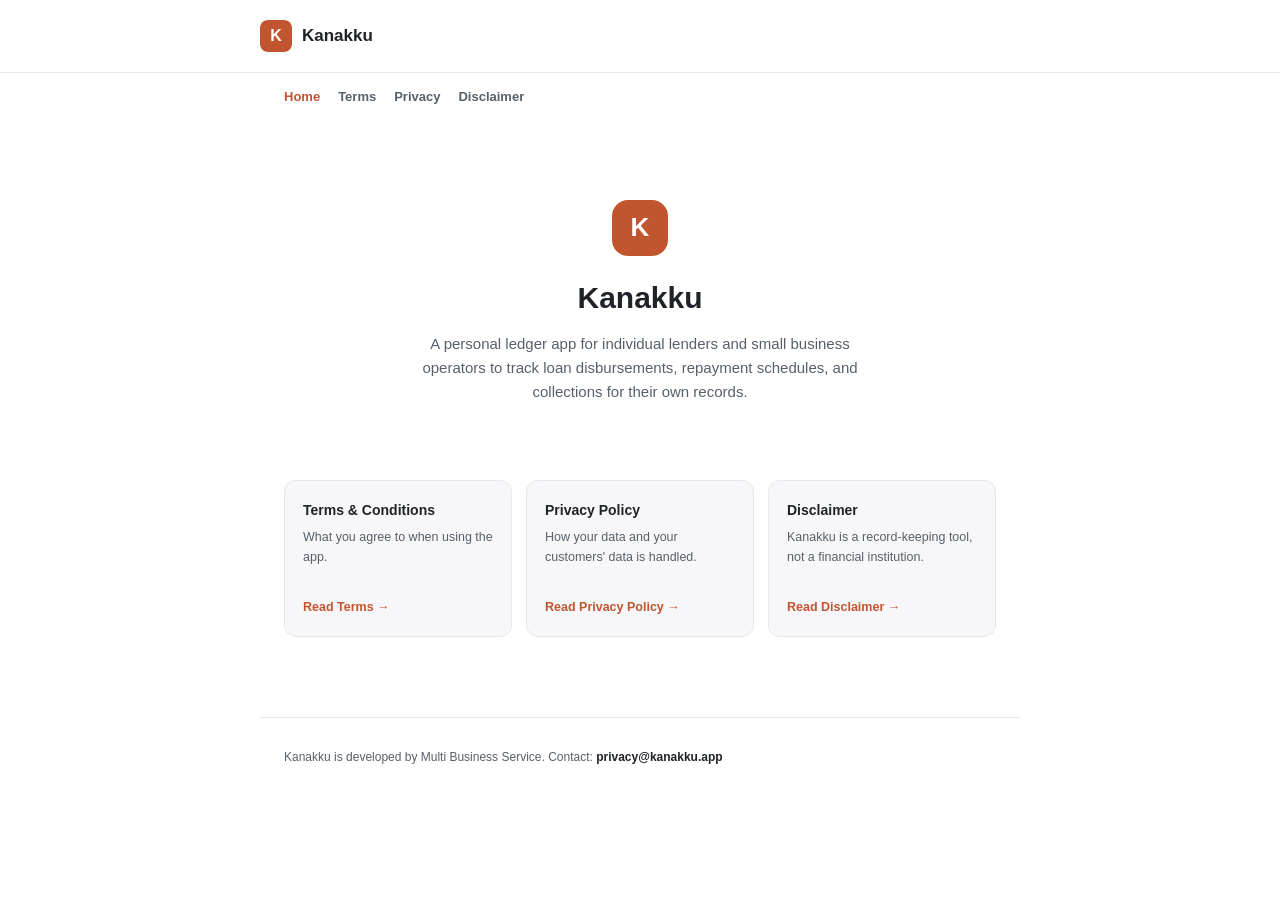
==== index.html @ fe4145ec "Initial legal pages for Kanakku (Terms, Privacy, Disclaimer)" ====
<!doctype html>
<html lang="en">
<head>
<meta charset="utf-8">
<title>Kanakku — Personal Lending Ledger</title>
<meta name="viewport" content="width=device-width, initial-scale=1">
<link rel="stylesheet" href="style.css">
</head>
<body>
<header class="site">
  <div class="wrap">
    <div class="logo-mark">K</div>
    <div class="name">Kanakku</div>
  </div>
</header>
<nav class="site">
  <a href="index.html" class="active">Home</a>
  <a href="terms.html">Terms</a>
  <a href="privacy.html">Privacy</a>
  <a href="disclaimer.html">Disclaimer</a>
</nav>

<main>
  <div class="hero">
    <div class="logo-mark">K</div>
    <h1>Kanakku</h1>
    <p class="tagline">A personal ledger app for individual lenders and small business operators to track loan disbursements, repayment schedules, and collections for their own records.</p>
  </div>

  <div class="cards">
    <div class="card">
      <h3>Terms &amp; Conditions</h3>
      <p>What you agree to when using the app.</p>
      <br>
      <a href="terms.html">Read Terms →</a>
    </div>
    <div class="card">
      <h3>Privacy Policy</h3>
      <p>How your data and your customers' data is handled.</p>
      <br>
      <a href="privacy.html">Read Privacy Policy →</a>
    </div>
    <div class="card">
      <h3>Disclaimer</h3>
      <p>Kanakku is a record-keeping tool, not a financial institution.</p>
      <br>
      <a href="disclaimer.html">Read Disclaimer →</a>
    </div>
  </div>
</main>

<footer class="site">
  Kanakku is developed by Multi Business Service. Contact: <strong>privacy@kanakku.app</strong>
</footer>
</body>
</html>
---- style.css ----
:root {
  --primary: #C1552F;
  --primary-dark: #9c4325;
  --text: #1f2328;
  --text-secondary: #57606a;
  --border: #e5e7eb;
  --bg: #ffffff;
  --bg-muted: #f7f7f9;
}

* { box-sizing: border-box; }

body {
  margin: 0;
  font-family: -apple-system, BlinkMacSystemFont, "Segoe UI", Roboto, Helvetica, Arial, sans-serif;
  color: var(--text);
  background: var(--bg);
  line-height: 1.6;
}

header.site {
  border-bottom: 1px solid var(--border);
  padding: 20px 24px;
}

header.site .wrap {
  max-width: 760px;
  margin: 0 auto;
  display: flex;
  align-items: center;
  gap: 10px;
}

.logo-mark {
  width: 32px;
  height: 32px;
  border-radius: 8px;
  background: var(--primary);
  color: #fff;
  display: flex;
  align-items: center;
  justify-content: center;
  font-weight: 800;
  font-size: 16px;
  flex-shrink: 0;
}

header.site .name {
  font-weight: 800;
  font-size: 17px;
}

nav.site {
  max-width: 760px;
  margin: 0 auto;
  padding: 14px 24px 0;
  display: flex;
  gap: 18px;
  font-size: 13px;
}

nav.site a {
  color: var(--text-secondary);
  text-decoration: none;
  font-weight: 600;
}

nav.site a.active, nav.site a:hover {
  color: var(--primary);
}

main {
  max-width: 760px;
  margin: 0 auto;
  padding: 32px 24px 80px;
}

h1 {
  font-size: 26px;
  font-weight: 800;
  margin: 0 0 4px;
}

.updated {
  font-size: 12px;
  color: var(--text-secondary);
  margin-bottom: 28px;
}

h2 {
  font-size: 15px;
  font-weight: 800;
  margin: 28px 0 8px;
  color: var(--primary-dark);
}

p, li {
  font-size: 14px;
  color: var(--text-secondary);
}

.legal-block {
  white-space: pre-wrap;
  font-size: 13.5px;
  color: var(--text-secondary);
  line-height: 1.75;
}

.hero {
  text-align: center;
  padding: 60px 24px 40px;
}

.hero .logo-mark {
  width: 56px;
  height: 56px;
  font-size: 26px;
  border-radius: 16px;
  margin: 0 auto 18px;
}

.hero h1 {
  font-size: 30px;
}

.hero p.tagline {
  font-size: 15px;
  max-width: 460px;
  margin: 10px auto 0;
}

.cards {
  display: grid;
  grid-template-columns: repeat(auto-fit, minmax(200px, 1fr));
  gap: 14px;
  margin-top: 36px;
}

.card {
  border: 1px solid var(--border);
  border-radius: 12px;
  padding: 18px;
  background: var(--bg-muted);
}

.card h3 {
  font-size: 14px;
  margin: 0 0 6px;
}

.card p {
  font-size: 12.5px;
  margin: 0;
}

.card a {
  color: var(--primary);
  font-weight: 700;
  font-size: 12.5px;
  text-decoration: none;
}

footer.site {
  max-width: 760px;
  margin: 0 auto;
  padding: 30px 24px 50px;
  font-size: 12px;
  color: var(--text-secondary);
  border-top: 1px solid var(--border);
}

strong { color: var(--text); }
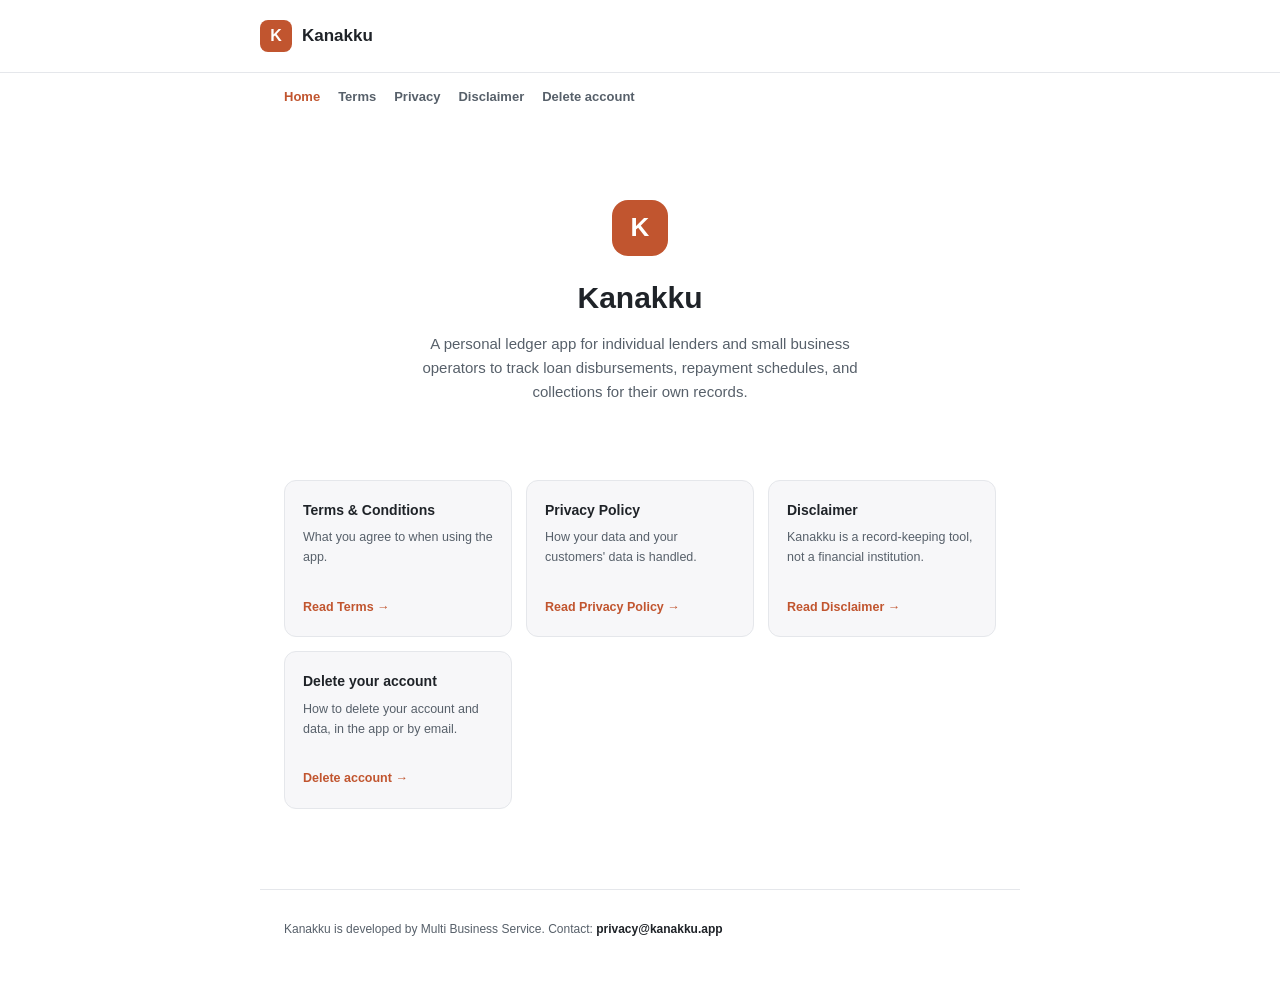
==== commit 922ca854: "Add account deletion page (Google Play requirement), link it from every page Co-Authored-By: Claude " ====
--- a/index.html
+++ b/index.html
@@ -18,6 +18,7 @@
   <a href="terms.html">Terms</a>
   <a href="privacy.html">Privacy</a>
   <a href="disclaimer.html">Disclaimer</a>
+  <a href="delete-account.html">Delete account</a>
 </nav>
 
 <main>
@@ -46,6 +47,12 @@
       <br>
       <a href="disclaimer.html">Read Disclaimer →</a>
     </div>
+    <div class="card">
+      <h3>Delete your account</h3>
+      <p>How to delete your account and data, in the app or by email.</p>
+      <br>
+      <a href="delete-account.html">Delete account →</a>
+    </div>
   </div>
 </main>
 
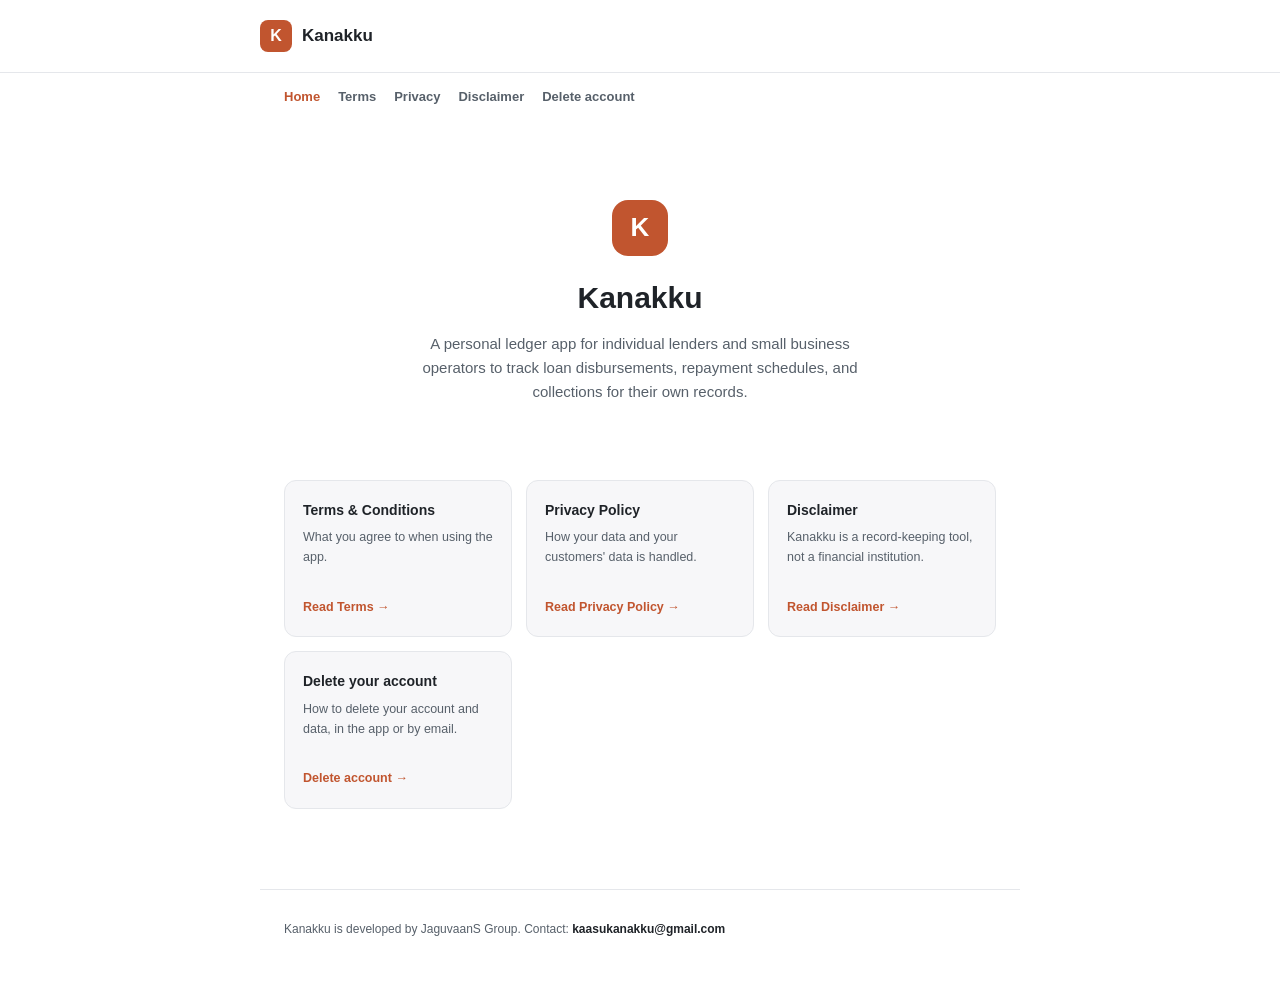
==== commit ba449741: "Contact email kaasukanakku@gmail.com (privacy@kanakku.app bounced); developer name JaguvaanS Group C" ====
--- a/index.html
+++ b/index.html
@@ -57,7 +57,7 @@
 </main>
 
 <footer class="site">
-  Kanakku is developed by Multi Business Service. Contact: <strong>privacy@kanakku.app</strong>
+  Kanakku is developed by JaguvaanS Group. Contact: <strong>kaasukanakku@gmail.com</strong>
 </footer>
 </body>
 </html>
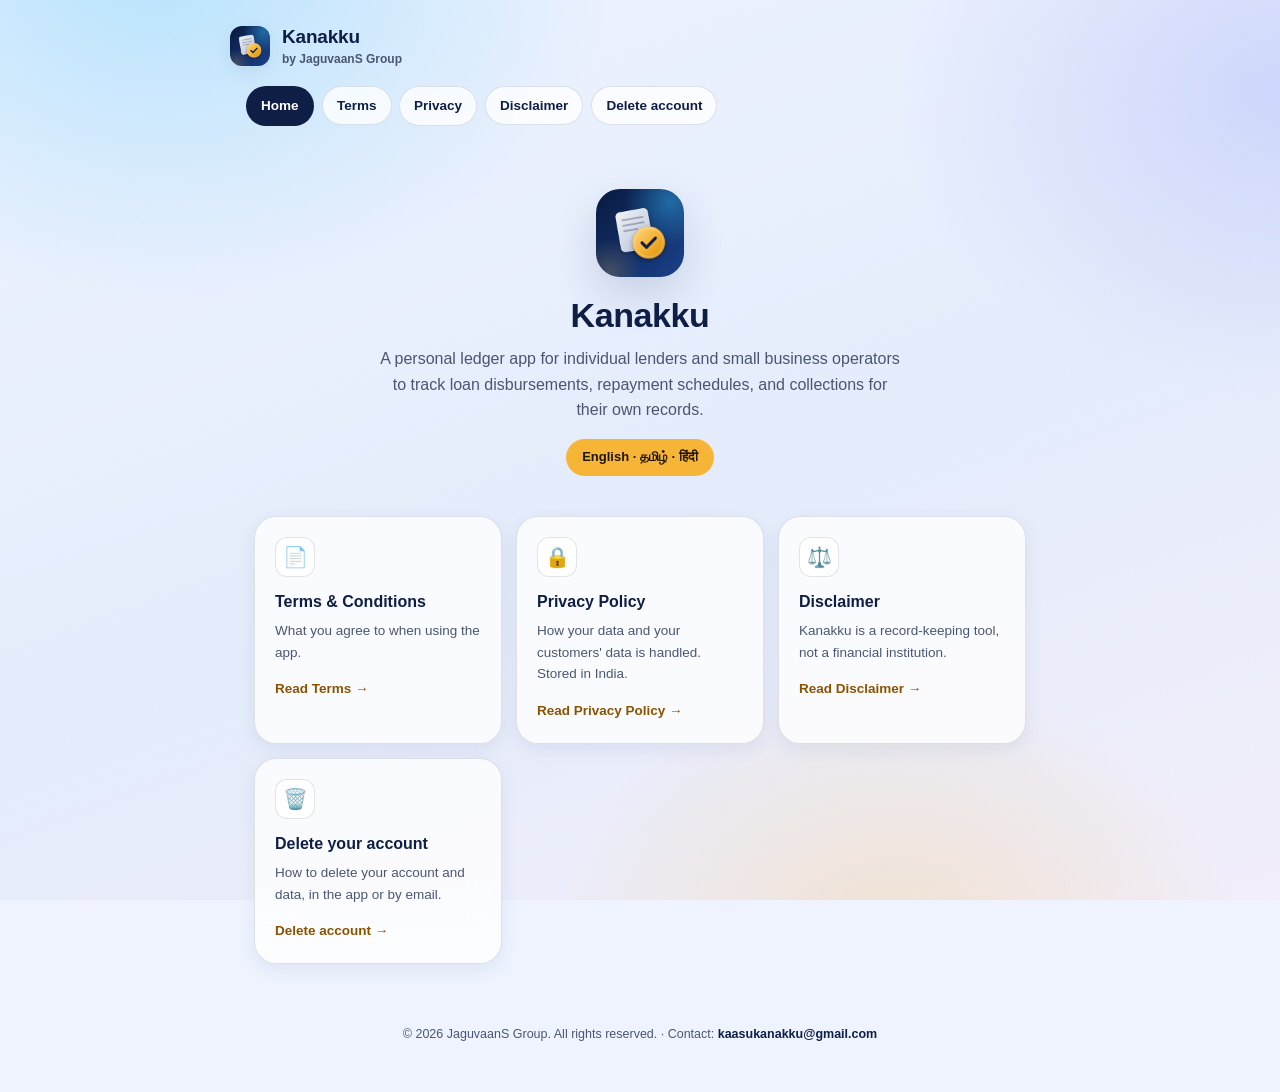
==== commit bb76c042: "Glass redesign to match the app; data stored in Mumbai, India New look (navy gradient / light blue, " ====
--- a/index.html
+++ b/index.html
@@ -4,13 +4,19 @@
 <meta charset="utf-8">
 <title>Kanakku — Personal Lending Ledger</title>
 <meta name="viewport" content="width=device-width, initial-scale=1">
+<meta name="description" content="Kanakku is a personal ledger app for individual lenders and small businesses in India. Terms, privacy policy, disclaimer and account deletion.">
+<link rel="icon" type="image/png" href="icon.png">
+<meta name="theme-color" content="#0A1A3F">
 <link rel="stylesheet" href="style.css">
 </head>
-<body>
+<body class="home">
 <header class="site">
   <div class="wrap">
-    <div class="logo-mark">K</div>
-    <div class="name">Kanakku</div>
+    <img class="logo" src="icon.png" alt="" width="40" height="40">
+    <div>
+      <div class="name">Kanakku</div>
+      <div class="by">by JaguvaanS Group</div>
+    </div>
   </div>
 </header>
 <nav class="site">
@@ -23,41 +29,42 @@
 
 <main>
   <div class="hero">
-    <div class="logo-mark">K</div>
+    <img class="logo" src="icon.png" alt="Kanakku app icon" width="88" height="88">
     <h1>Kanakku</h1>
     <p class="tagline">A personal ledger app for individual lenders and small business operators to track loan disbursements, repayment schedules, and collections for their own records.</p>
+    <span class="badge">English · தமிழ் · हिंदी</span>
   </div>
 
   <div class="cards">
-    <div class="card">
+    <a class="card" href="terms.html">
+      <div class="icon" aria-hidden="true">📄</div>
       <h3>Terms &amp; Conditions</h3>
       <p>What you agree to when using the app.</p>
-      <br>
-      <a href="terms.html">Read Terms →</a>
-    </div>
-    <div class="card">
+      <span class="go">Read Terms →</span>
+    </a>
+    <a class="card" href="privacy.html">
+      <div class="icon" aria-hidden="true">🔒</div>
       <h3>Privacy Policy</h3>
-      <p>How your data and your customers' data is handled.</p>
-      <br>
-      <a href="privacy.html">Read Privacy Policy →</a>
-    </div>
-    <div class="card">
+      <p>How your data and your customers' data is handled. Stored in India.</p>
+      <span class="go">Read Privacy Policy →</span>
+    </a>
+    <a class="card" href="disclaimer.html">
+      <div class="icon" aria-hidden="true">⚖️</div>
       <h3>Disclaimer</h3>
       <p>Kanakku is a record-keeping tool, not a financial institution.</p>
-      <br>
-      <a href="disclaimer.html">Read Disclaimer →</a>
-    </div>
-    <div class="card">
+      <span class="go">Read Disclaimer →</span>
+    </a>
+    <a class="card" href="delete-account.html">
+      <div class="icon" aria-hidden="true">🗑️</div>
       <h3>Delete your account</h3>
       <p>How to delete your account and data, in the app or by email.</p>
-      <br>
-      <a href="delete-account.html">Delete account →</a>
-    </div>
+      <span class="go">Delete account →</span>
+    </a>
   </div>
 </main>
 
 <footer class="site">
-  Kanakku is developed by JaguvaanS Group. Contact: <strong>kaasukanakku@gmail.com</strong>
+  © 2026 JaguvaanS Group. All rights reserved. · Contact: <strong>kaasukanakku@gmail.com</strong>
 </footer>
 </body>
 </html>
--- a/style.css
+++ b/style.css
@@ -1,172 +1,281 @@
+/* Kanakku website, v1 "Glass" look (matches the app: lib/core/theme/glass_tokens.dart).
+   Light by default; dark follows the phone/computer setting. */
 :root {
-  --primary: #C1552F;
-  --primary-dark: #9c4325;
-  --text: #1f2328;
-  --text-secondary: #57606a;
-  --border: #e5e7eb;
-  --bg: #ffffff;
-  --bg-muted: #f7f7f9;
+  --bg1: #EEF3FF;
+  --bg2: #E4ECFB;
+  --bg3: #F2EEFA;
+  --glow-sky: rgba(56, 189, 248, 0.30);
+  --glow-amber: rgba(247, 181, 56, 0.22);
+  --glow-indigo: rgba(129, 140, 248, 0.24);
+  --fg: #0E1E45;
+  --muted: #4A5670;
+  --glass: rgba(255, 255, 255, 0.78);
+  --glass-hi: rgba(255, 255, 255, 0.92);
+  --line: rgba(14, 30, 69, 0.12);
+  --sep: rgba(14, 30, 69, 0.08);
+  --shadow: 0 18px 40px rgba(40, 60, 120, 0.16);
+  --card-shadow: 0 6px 18px rgba(40, 60, 120, 0.08);
+  --amber: #F7B538;
+  --on-amber: #1F1500;
+  --amber-text: #8A5300;
+  --chip-on-bg: #0E1E45;
+  --chip-on-fg: #FFFFFF;
+  color-scheme: light;
+}
+
+@media (prefers-color-scheme: dark) {
+  :root {
+    --bg1: #0A1A3F;
+    --bg2: #112F68;
+    --bg3: #0B2350;
+    --glow-sky: rgba(56, 189, 248, 0.38);
+    --glow-amber: rgba(247, 181, 56, 0.20);
+    --glow-indigo: rgba(129, 140, 248, 0.28);
+    --fg: #F4F7FB;
+    --muted: rgba(232, 239, 250, 0.80);
+    --glass: rgba(29, 59, 120, 0.62);
+    --glass-hi: rgba(255, 255, 255, 0.13);
+    --line: rgba(255, 255, 255, 0.22);
+    --sep: rgba(255, 255, 255, 0.12);
+    --shadow: 0 18px 40px rgba(3, 10, 30, 0.35);
+    --card-shadow: 0 8px 18px rgba(3, 10, 30, 0.25);
+    --amber-text: #FFD27A;
+    --chip-on-bg: #F4F7FB;
+    --chip-on-fg: #0A1A3F;
+    color-scheme: dark;
+  }
 }
 
 * { box-sizing: border-box; }
+
+html { background: var(--bg1); }
 
 body {
   margin: 0;
-  font-family: -apple-system, BlinkMacSystemFont, "Segoe UI", Roboto, Helvetica, Arial, sans-serif;
-  color: var(--text);
-  background: var(--bg);
+  min-height: 100vh;
+  font-family: "Noto Sans", -apple-system, BlinkMacSystemFont, "Segoe UI", Roboto, "Noto Sans Tamil", "Noto Sans Devanagari", Helvetica, Arial, sans-serif;
+  color: var(--fg);
   line-height: 1.6;
-}
-
-header.site {
-  border-bottom: 1px solid var(--border);
-  padding: 20px 24px;
-}
+  background:
+    radial-gradient(60vmax 45vmax at 12% -5%, var(--glow-sky), transparent 60%),
+    radial-gradient(50vmax 40vmax at 100% 10%, var(--glow-indigo), transparent 60%),
+    radial-gradient(45vmax 35vmax at 70% 105%, var(--glow-amber), transparent 60%),
+    linear-gradient(160deg, var(--bg1), var(--bg2) 55%, var(--bg3));
+  background-attachment: fixed;
+}
+
+a { color: var(--amber-text); }
+
+/* ── Header + navigation ─────────────────────────────────────────────── */
+header.site { padding: 22px 16px 0; }
 
 header.site .wrap {
-  max-width: 760px;
+  max-width: 820px;
   margin: 0 auto;
   display: flex;
   align-items: center;
-  gap: 10px;
-}
-
-.logo-mark {
-  width: 32px;
-  height: 32px;
-  border-radius: 8px;
-  background: var(--primary);
-  color: #fff;
+  gap: 12px;
+}
+
+.logo {
+  width: 40px;
+  height: 40px;
+  border-radius: 12px;
+  box-shadow: var(--card-shadow);
+  flex-shrink: 0;
+}
+
+header.site .name {
+  font-weight: 800;
+  font-size: 19px;
+  letter-spacing: -0.2px;
+}
+
+header.site .by {
+  font-size: 12px;
+  color: var(--muted);
+  font-weight: 600;
+  margin-top: -2px;
+}
+
+nav.site {
+  max-width: 820px;
+  margin: 16px auto 0;
+  padding: 0 16px;
+  display: flex;
+  flex-wrap: wrap;
+  gap: 8px;
+}
+
+nav.site a {
+  color: var(--fg);
+  text-decoration: none;
+  font-weight: 700;
+  font-size: 13.5px;
+  padding: 8px 14px;
+  border-radius: 999px;
+  background: var(--glass);
+  border: 1px solid var(--line);
+  backdrop-filter: blur(14px);
+  -webkit-backdrop-filter: blur(14px);
+}
+
+nav.site a:hover { background: var(--glass-hi); }
+
+nav.site a.active {
+  background: var(--chip-on-bg);
+  color: var(--chip-on-fg);
+  border-color: transparent;
+}
+
+/* ── Page body: one glass card ───────────────────────────────────────── */
+main {
+  max-width: 820px;
+  margin: 20px auto 0;
+  padding: 28px 24px 32px;
+  background: var(--glass);
+  border: 1px solid var(--line);
+  border-radius: 26px;
+  box-shadow: var(--shadow);
+  backdrop-filter: blur(18px);
+  -webkit-backdrop-filter: blur(18px);
+}
+
+@media (max-width: 860px) {
+  main { margin-left: 16px; margin-right: 16px; padding: 22px 18px 26px; }
+}
+
+h1 {
+  font-size: 28px;
+  font-weight: 800;
+  letter-spacing: -0.4px;
+  line-height: 1.2;
+  margin: 0 0 6px;
+}
+
+.updated {
+  display: inline-block;
+  font-size: 12px;
+  font-weight: 700;
+  color: var(--muted);
+  padding: 4px 10px;
+  border-radius: 999px;
+  border: 1px solid var(--line);
+  margin-bottom: 22px;
+}
+
+h2 {
+  font-size: 16px;
+  font-weight: 800;
+  margin: 28px 0 8px;
+  padding-top: 18px;
+  border-top: 1px solid var(--sep);
+}
+
+p, li { font-size: 15px; color: var(--muted); }
+
+li { margin: 4px 0; }
+
+strong { color: var(--fg); }
+
+.legal-block {
+  white-space: pre-wrap;
+  font-size: 14.5px;
+  color: var(--muted);
+  line-height: 1.8;
+  overflow-wrap: anywhere;
+}
+
+/* ── Home page ───────────────────────────────────────────────────────── */
+body.home main {
+  background: transparent;
+  border: 0;
+  box-shadow: none;
+  backdrop-filter: none;
+  -webkit-backdrop-filter: none;
+  padding-top: 8px;
+}
+
+.hero { text-align: center; padding: 36px 8px 8px; }
+
+.hero .logo {
+  width: 88px;
+  height: 88px;
+  border-radius: 24px;
+  box-shadow: var(--shadow);
+  margin: 0 auto 18px;
+  display: block;
+}
+
+.hero h1 { font-size: 34px; }
+
+.hero p.tagline {
+  font-size: 16px;
+  max-width: 520px;
+  margin: 10px auto 0;
+}
+
+.badge {
+  display: inline-block;
+  margin-top: 16px;
+  padding: 8px 16px;
+  border-radius: 999px;
+  background: var(--amber);
+  color: var(--on-amber);
+  font-weight: 800;
+  font-size: 13px;
+}
+
+.cards {
+  display: grid;
+  grid-template-columns: repeat(auto-fit, minmax(220px, 1fr));
+  gap: 14px;
+  margin-top: 32px;
+}
+
+.card {
+  display: block;
+  text-decoration: none;
+  color: inherit;
+  padding: 20px;
+  border-radius: 22px;
+  background: var(--glass);
+  border: 1px solid var(--line);
+  box-shadow: var(--card-shadow);
+  backdrop-filter: blur(16px);
+  -webkit-backdrop-filter: blur(16px);
+  transition: transform 0.15s ease, background 0.15s ease;
+}
+
+.card:hover { transform: translateY(-2px); background: var(--glass-hi); }
+
+.card .icon {
+  width: 40px;
+  height: 40px;
+  border-radius: 12px;
   display: flex;
   align-items: center;
   justify-content: center;
-  font-weight: 800;
-  font-size: 16px;
-  flex-shrink: 0;
-}
-
-header.site .name {
-  font-weight: 800;
-  font-size: 17px;
-}
-
-nav.site {
-  max-width: 760px;
+  font-size: 20px;
+  background: var(--glass-hi);
+  border: 1px solid var(--line);
+  margin-bottom: 12px;
+}
+
+.card h3 { font-size: 16px; margin: 0 0 6px; font-weight: 800; }
+
+.card p { font-size: 13.5px; margin: 0 0 12px; }
+
+.card .go { color: var(--amber-text); font-weight: 800; font-size: 13.5px; }
+
+/* ── Footer ──────────────────────────────────────────────────────────── */
+footer.site {
+  max-width: 820px;
   margin: 0 auto;
-  padding: 14px 24px 0;
-  display: flex;
-  gap: 18px;
-  font-size: 13px;
-}
-
-nav.site a {
-  color: var(--text-secondary);
-  text-decoration: none;
-  font-weight: 600;
-}
-
-nav.site a.active, nav.site a:hover {
-  color: var(--primary);
-}
-
-main {
-  max-width: 760px;
-  margin: 0 auto;
-  padding: 32px 24px 80px;
-}
-
-h1 {
-  font-size: 26px;
-  font-weight: 800;
-  margin: 0 0 4px;
-}
-
-.updated {
-  font-size: 12px;
-  color: var(--text-secondary);
-  margin-bottom: 28px;
-}
-
-h2 {
-  font-size: 15px;
-  font-weight: 800;
-  margin: 28px 0 8px;
-  color: var(--primary-dark);
-}
-
-p, li {
-  font-size: 14px;
-  color: var(--text-secondary);
-}
-
-.legal-block {
-  white-space: pre-wrap;
-  font-size: 13.5px;
-  color: var(--text-secondary);
-  line-height: 1.75;
-}
-
-.hero {
+  padding: 28px 16px 48px;
+  font-size: 12.5px;
+  color: var(--muted);
   text-align: center;
-  padding: 60px 24px 40px;
-}
-
-.hero .logo-mark {
-  width: 56px;
-  height: 56px;
-  font-size: 26px;
-  border-radius: 16px;
-  margin: 0 auto 18px;
-}
-
-.hero h1 {
-  font-size: 30px;
-}
-
-.hero p.tagline {
-  font-size: 15px;
-  max-width: 460px;
-  margin: 10px auto 0;
-}
-
-.cards {
-  display: grid;
-  grid-template-columns: repeat(auto-fit, minmax(200px, 1fr));
-  gap: 14px;
-  margin-top: 36px;
-}
-
-.card {
-  border: 1px solid var(--border);
-  border-radius: 12px;
-  padding: 18px;
-  background: var(--bg-muted);
-}
-
-.card h3 {
-  font-size: 14px;
-  margin: 0 0 6px;
-}
-
-.card p {
-  font-size: 12.5px;
-  margin: 0;
-}
-
-.card a {
-  color: var(--primary);
-  font-weight: 700;
-  font-size: 12.5px;
-  text-decoration: none;
-}
-
-footer.site {
-  max-width: 760px;
-  margin: 0 auto;
-  padding: 30px 24px 50px;
-  font-size: 12px;
-  color: var(--text-secondary);
-  border-top: 1px solid var(--border);
-}
-
-strong { color: var(--text); }
+}
+
+footer.site strong { color: var(--fg); }
